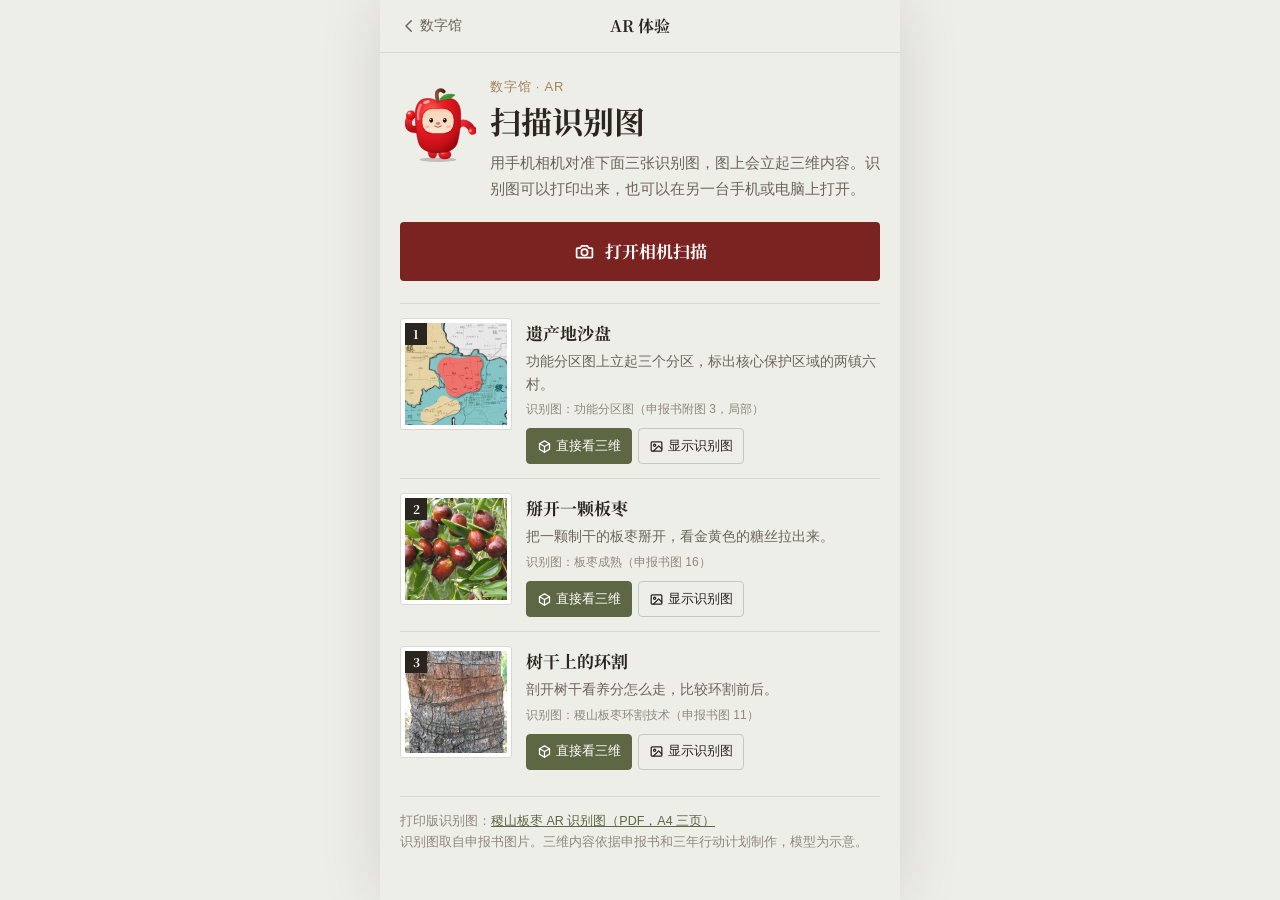
==== ar.html @ 462b6831 "加入 AR 体验：遗产地沙盘、掰开一颗板枣、树干上的环割 - ar.html：相机扫描三张申报书图片（MindAR 图像识别），不开相机也可直接看三维 - 展厅导览、序厅、第三展厅、第六展厅加入 AR" ====
<!doctype html>
<html lang="zh-CN">
<head>
<meta charset="utf-8">
<meta name="viewport" content="width=device-width, initial-scale=1, viewport-fit=cover">
<meta name="theme-color" content="#EEEEE9">
<meta name="description" content="山西稷山板枣生产系统数字馆的 AR 体验：扫描申报书中的功能分区图、板枣成熟和环割技术三张图片，图上立起遗产地沙盘、板枣糖丝和树干环割剖面。">
<title>AR 体验 · 稷山板枣数字馆</title>
<link rel="stylesheet" href="ar.css?v=20261119-1">
</head>
<body>
<div id="ar"><noscript><p style="padding:24px">请在浏览器中开启 JavaScript 后访问。</p></noscript></div>
<script src="ar.js?v=20261119-1"></script>
</body>
</html>
---- ar.css ----
/* 稷山板枣数字馆 · AR 体验。颜色与数字馆一致：阴天天光作底，枣林灰绿、黄土、老树皮作辅色，干枣红只用在主要按钮上。 */
@font-face { font-family: 'JSSerif'; src: url('assets/font/title.woff2') format('woff2'); font-weight: 700; font-display: swap; }
:root {
  --bg: #EEEEE9; --paper: #F8F8F4; --ink: #2B251F; --ink2: #6C645B; --ink3: #8F877C; --line: #DAD8CF;
  --leaf: #5E6743; --leaf-soft: #E3E5D8; --loess: #A0855C; --zao: #7A2320; --seal: #A8322A;
  --serif: 'JSSerif', 'Songti SC', 'STSong', 'Noto Serif CJK SC', 'Source Han Serif SC', serif;
  --sans: -apple-system, 'PingFang SC', 'Hiragino Sans GB', 'Noto Sans CJK SC', 'Microsoft YaHei', sans-serif;
  --top: env(safe-area-inset-top, 0px); --bot: env(safe-area-inset-bottom, 0px);
  --gl: max(20px, env(safe-area-inset-left, 0px)); --gr: max(20px, env(safe-area-inset-right, 0px));
  color-scheme: light;
}
* { box-sizing: border-box; }
[hidden] { display: none !important; }
html { -webkit-text-size-adjust: 100%; }
body { margin: 0; background: var(--bg); color: var(--ink); font: 15px/1.8 var(--sans); -webkit-tap-highlight-color: transparent; overflow-x: hidden; }
img { max-width: 100%; display: block; }
button { font: inherit; color: inherit; background: none; border: 0; padding: 0; cursor: pointer; text-align: inherit; }
a { color: var(--leaf); }
h1 { font-family: var(--serif); font-weight: 700; margin: 0; line-height: 1.35; text-wrap: balance; }
p { margin: 0; }
:focus-visible { outline: 2px solid var(--leaf); outline-offset: 2px; }
svg { flex: none; }
.pill { display: inline-flex; align-items: center; justify-content: center; gap: 6px; padding: 7px 14px; border-radius: 4px; border: 1px solid #C9C6BB; font-size: 13.5px; line-height: 1.4; background: transparent; min-height: 38px; color: var(--ink); white-space: nowrap; }
.pill svg { width: 15px; height: 15px; }
.pill.solid { background: var(--leaf); border-color: var(--leaf); color: #fff; }
a.pill { text-decoration: none; }
.pill.dark { background: rgba(43, 37, 31, .78); border-color: transparent; color: #fff; }
.url { display: flex; align-items: center; gap: 8px; margin-top: 8px; }
.url code { flex: 1; min-width: 0; font: 12.5px/1.5 ui-monospace, Menlo, Consolas, monospace; word-break: break-all; background: var(--paper); border: 1px solid var(--line); border-radius: 4px; padding: 6px 8px; user-select: all; -webkit-user-select: all; }

/* ---------- 首页 ---------- */
.home { max-width: 520px; margin: 0 auto; min-height: 100vh; background: var(--bg); }
@media (min-width: 560px) { .home { box-shadow: 0 0 60px rgba(30, 28, 20, .12); } }
.bar { position: sticky; top: 0; z-index: 30; display: flex; align-items: center; gap: 8px; padding: calc(var(--top) + 6px) var(--gr) 6px var(--gl);
  background: rgba(238, 238, 233, .92); -webkit-backdrop-filter: blur(10px); backdrop-filter: blur(10px); border-bottom: 1px solid var(--line); }
.bar .back { text-decoration: none; display: flex; align-items: center; gap: 2px; font-size: 14px; color: var(--ink2); min-height: 40px; min-width: 64px; }
.bar .back svg { width: 18px; height: 18px; }
.bar .ttl { flex: 1; min-width: 0; text-align: center; font-family: var(--serif); font-size: 16px; white-space: nowrap; }
.bar .sp { min-width: 64px; }
.wrap { padding-left: var(--gl); padding-right: var(--gr); padding-bottom: calc(28px + var(--bot)); }
.intro { display: flex; gap: 14px; align-items: flex-start; padding-top: 22px; }
.intro .mz { width: 76px; flex: none; margin-top: 4px; }
.intro .mz svg { width: 100%; height: auto; }
.intro .no { font-size: 13px; color: var(--loess); letter-spacing: .06em; }
.intro h1 { font-size: clamp(25px, 7vw, 31px); margin-top: 2px; }
.intro p { margin-top: 8px; font-size: 14.5px; color: var(--ink2); }
.btn-main { margin-top: 20px; width: 100%; display: flex; align-items: center; justify-content: center; gap: 10px; padding: 14px 20px; border-radius: 4px; background: var(--zao); color: #fff; font-family: var(--serif); font-size: 17px; }
.btn-main svg { width: 21px; height: 21px; }
.env { margin-top: 12px; padding: 10px 12px; border: 1px solid var(--line); border-radius: 4px; background: var(--paper); font-size: 13px; color: var(--ink2); line-height: 1.65; }
.scs { list-style: none; margin: 22px 0 0; padding: 0; display: grid; gap: 14px; }
.sc { display: grid; grid-template-columns: 112px 1fr; gap: 14px; padding: 14px 0 0; border-top: 1px solid var(--line); }
.sc.hl { background: linear-gradient(var(--leaf-soft), var(--leaf-soft)) no-repeat; }
.sc .th { position: relative; align-self: start; border: 1px solid var(--line); background: #fff; padding: 4px; border-radius: 3px; }
.sc .th img { width: 100%; aspect-ratio: 1; object-fit: cover; }
.sc .th .n { position: absolute; left: 4px; top: 4px; min-width: 22px; height: 22px; display: grid; place-items: center; background: var(--ink); color: #fff; font: 700 12px/1 var(--serif); }
.sc .tx { min-width: 0; }
.sc .tx b { font-family: var(--serif); font-size: 17px; font-weight: 700; }
.sc .tx p { font-size: 13.5px; color: var(--ink2); margin-top: 2px; line-height: 1.7; }
.sc .tx small { display: block; font-size: 12px; color: var(--ink3); margin-top: 4px; line-height: 1.5; }
.sc .acts { display: flex; flex-wrap: wrap; gap: 6px; margin-top: 10px; }
.sc .acts .pill { padding: 5px 10px; font-size: 13px; min-height: 36px; gap: 4px; }
.foot { margin-top: 26px; padding-top: 14px; border-top: 1px solid var(--line); font-size: 12.5px; color: var(--ink3); line-height: 1.75; }

/* ---------- 识别图全屏 ---------- */
.cards { position: fixed; inset: 0; z-index: 60; background: #fff; display: flex; flex-direction: column; align-items: center; padding: calc(var(--top) + 6px) var(--gr) calc(16px + var(--bot)) var(--gl); overflow: auto; }
.cbar { width: 100%; max-width: 760px; display: flex; align-items: center; gap: 8px; font-size: 14px; color: var(--ink2); }
.cbar span:not(.sp) { flex: 1; text-align: center; }
.cbar .sp { width: 40px; }
.x { width: 40px; height: 40px; display: grid; place-items: center; border-radius: 50%; color: var(--ink); }
.x svg { width: 20px; height: 20px; }
.cards figure { margin: 10px 0 0; width: 100%; max-width: 760px; flex: 1; display: flex; flex-direction: column; justify-content: center; min-height: 0; }
.cards figure img { max-height: 68vh; width: auto; margin: 0 auto; object-fit: contain; }
.cards figcaption { text-align: center; font-size: 13px; color: var(--ink2); margin-top: 10px; }
.cards figcaption b { display: block; font-family: var(--serif); font-size: 17px; color: var(--ink); }
.cards .tip { max-width: 460px; text-align: center; font-size: 12.5px; color: var(--ink3); margin-top: 6px; }
.cnav { display: flex; gap: 10px; margin-top: 12px; }

/* ---------- 舞台 ---------- */
.stage { position: fixed; inset: 0; z-index: 50; overflow: hidden; isolation: isolate; user-select: none; -webkit-user-select: none;
  background: radial-gradient(120% 75% at 50% 32%, #F5F4EF 0%, #E6E4DB 62%, #D8D5CA 100%); }
.stage.ar { background: #11100d; }
.stage .cam { position: absolute; inset: 0; overflow: hidden; z-index: 0; }
.stage .cam video { position: absolute; object-fit: cover; }
.stage .gl { position: absolute; inset: 0; z-index: 1; }
.stage .gl canvas { display: block; touch-action: none; }
.stage .lbl { position: absolute; inset: 0; z-index: 2; pointer-events: none; overflow: hidden; }
.stage .hud { position: absolute; inset: 0; z-index: 3; pointer-events: none; }
.hud > * { pointer-events: auto; }
.hud .top { position: absolute; left: 0; right: 0; top: 0; display: flex; align-items: center; gap: 8px; padding: calc(var(--top) + 8px) var(--gr) 6px max(12px, env(safe-area-inset-left, 0px)); pointer-events: none; }
.hud .top > * { pointer-events: auto; }
.hud .top .x { background: rgba(248, 248, 244, .9); box-shadow: 0 1px 6px rgba(30, 25, 15, .15); }
.hud .top .ttl { flex: 1; min-width: 0; text-align: center; font-family: var(--serif); font-size: 16px; white-space: nowrap; overflow: hidden; text-overflow: ellipsis; pointer-events: none; }
.stage.ar .hud .top .ttl { color: #fff; text-shadow: 0 1px 4px rgba(0, 0, 0, .6); }
.hud .top .pill.dark { min-height: 36px; padding: 6px 12px; }
.hud .tabs { position: absolute; left: 50%; transform: translateX(-50%); top: calc(var(--top) + 56px); display: flex; width: max-content; background: rgba(248, 248, 244, .9); border: 1px solid var(--line); border-radius: 4px; overflow: hidden; }
.hud .tabs button { padding: 5px 16px; font-size: 13px; color: var(--ink2); white-space: nowrap; }
.hud .tabs button + button { border-left: 1px solid var(--line); }
.hud .tabs button[aria-selected="true"] { background: var(--ink); color: #fff; }
.hud .hint { position: absolute; left: 0; right: 0; top: calc(var(--top) + 96px); text-align: center; font-size: 12px; color: var(--ink2); pointer-events: none; }

/* 扫描框 */
.hud .scan { position: absolute; inset: 0; display: flex; flex-direction: column; align-items: center; justify-content: center; gap: 14px; pointer-events: none; padding-bottom: 6vh; }
.scan .frame { position: relative; width: min(72vw, 340px); aspect-ratio: 4 / 3; }
.scan .frame i { position: absolute; width: 34px; height: 34px; border: 3px solid rgba(255, 255, 255, .92); animation: breathe 1.8s ease-in-out infinite; }
.scan .frame i:nth-child(1) { left: 0; top: 0; border-right: 0; border-bottom: 0; }
.scan .frame i:nth-child(2) { right: 0; top: 0; border-left: 0; border-bottom: 0; }
.scan .frame i:nth-child(3) { left: 0; bottom: 0; border-right: 0; border-top: 0; }
.scan .frame i:nth-child(4) { right: 0; bottom: 0; border-left: 0; border-top: 0; }
@keyframes breathe { 50% { opacity: .45; transform: scale(.94); } }
.scan p { color: #fff; font-size: 15px; text-shadow: 0 1px 4px rgba(0, 0, 0, .7); }
.scan .thumbs { display: flex; gap: 8px; }
.scan .thumbs img { width: 52px; height: 52px; object-fit: cover; border: 2px solid rgba(255, 255, 255, .9); border-radius: 3px; }

/* 提示与错误 */
.hud .msg { position: absolute; inset: 0; display: grid; place-items: center; padding: 20px; background: rgba(17, 16, 13, .25); }
.stage:not(.ar) .hud .msg { background: transparent; }
.msg .box { width: min(100%, 380px); background: var(--paper); border-radius: 6px; padding: 18px; box-shadow: 0 6px 30px rgba(0, 0, 0, .25); font-size: 14px; color: var(--ink2); text-align: left; }
.msg .box > b { display: block; font-family: var(--serif); font-size: 17px; color: var(--ink); margin-bottom: 4px; }
.msg .box > p.sub { margin-top: 14px; font-size: 13px; }
.msg .mb { display: flex; flex-wrap: wrap; gap: 8px; margin-top: 10px; }
.msg .spin { width: 28px; height: 28px; margin: 4px auto 10px; border: 3px solid var(--line); border-top-color: var(--leaf); border-radius: 50%; animation: spin .9s linear infinite; }
.msg .box:has(.spin) { text-align: center; }
@keyframes spin { to { transform: rotate(360deg); } }

/* 底部说明卡、详情 */
.hud .card, .hud .sheet { position: absolute; left: 50%; transform: translateX(-50%); bottom: 0; width: 100%; max-width: 520px;
  background: rgba(248, 248, 244, .97); border-top: 1px solid var(--line); border-radius: 12px 12px 0 0; box-shadow: 0 -4px 24px rgba(30, 25, 15, .14);
  padding: 14px var(--gr) calc(14px + var(--bot)) var(--gl); font-size: 14px; line-height: 1.75; }
.hud .sheet { max-height: 62vh; overflow: auto; overscroll-behavior: contain; }
@media (min-width: 760px) and (min-height: 480px) and (min-aspect-ratio: 1/1) {
  .hud .card, .hud .sheet { left: 16px; transform: none; bottom: 16px; width: 360px; border: 1px solid var(--line); border-radius: 8px; padding: 14px 18px; }
}
.card .ch { display: flex; align-items: baseline; justify-content: space-between; gap: 10px; flex-wrap: wrap; }
.card .ch b { font-family: var(--serif); font-size: 18px; }
.card .ch span { font-size: 12.5px; color: var(--leaf); }
.card .cl { margin-top: 6px; color: var(--ink); }
.card .cs, .sheet .cs { margin-top: 8px; font-size: 11.5px; color: var(--ink3); line-height: 1.6; }
.card .lg { list-style: none; margin: 8px 0 0; padding: 0; display: grid; gap: 2px; font-size: 13px; color: var(--ink2); }
.card .lg li { display: flex; align-items: center; gap: 8px; }
.card .lg i { width: 14px; height: 10px; border: 1px solid rgba(43, 37, 31, .35); flex: none; }
.card .st { display: grid; grid-template-columns: repeat(3, 1fr); margin-top: 10px; border-top: 1px solid var(--line); border-bottom: 1px solid var(--line); }
.card .st div { padding: 8px 4px; text-align: center; }
.card .st div + div { border-left: 1px solid var(--line); }
.card .st b { display: block; font-family: var(--serif); font-size: 19px; color: var(--zao); line-height: 1.3; }
.card .st span { font-size: 11.5px; color: var(--ink2); }
.card .ca { margin-top: 10px; display: flex; gap: 8px; }
.card .ca .pill.solid { min-width: 96px; }
.card .seg { display: grid; grid-template-columns: 1fr 1fr; margin-top: 10px; border: 1px solid var(--ink); border-radius: 4px; overflow: hidden; }
.card .seg button { padding: 7px 0; text-align: center; font-size: 14px; }
.card .seg button[aria-selected="true"] { background: var(--ink); color: #fff; }
.sheet .sh-h { display: flex; align-items: flex-start; gap: 8px; }
.sheet .sh-h > div { flex: 1; min-width: 0; }
.sheet .sh-h b { display: block; font-family: var(--serif); font-size: 20px; line-height: 1.35; }
.sheet .sh-h span { font-size: 12.5px; color: var(--ink3); }
.sheet .sh-h .x { margin: -6px -8px 0 0; }
.sheet .sh-b { margin-top: 8px; }
.sheet .tx { margin-top: 8px; }
.sheet .nt { margin: 6px 0 0; padding-left: 1.2em; }
.sheet .nt li { margin-top: 2px; }
.rec { width: 100%; border-collapse: collapse; font-size: 13.5px; }
.rec th, .rec td { border-top: 1px solid var(--line); padding: 7px 0; vertical-align: top; text-align: left; font-weight: 400; }
.rec th { width: 5.4em; color: var(--ink2); padding-right: 10px; font-weight: 600; }
.rec tr:last-child th, .rec tr:last-child td { border-bottom: 1px solid var(--line); }

/* 板啾啾说话 */
.hud .say { position: absolute; left: 50%; transform: translateX(-50%); width: min(100% - 24px, 496px); bottom: calc(var(--bot) + 48vh); display: flex; align-items: flex-end; gap: 8px; }
@media (min-width: 760px) and (min-height: 480px) and (min-aspect-ratio: 1/1) { .hud .say { left: 16px; transform: none; width: 360px; bottom: 40vh; } }
.say .mz { width: 52px; flex: none; }
.say .mz svg { width: 100%; height: auto; }
.say .bub { flex: 1; background: #fff; border: 1px solid var(--line); border-radius: 10px 10px 10px 2px; padding: 9px 12px; font-size: 13.5px; line-height: 1.7; box-shadow: 0 2px 10px rgba(30, 25, 15, .12); }

/* 跟着三维点走的标签 */
.lb { position: absolute; left: 0; top: 0; padding: 1px 7px; font: 600 13px/1.5 var(--sans); color: var(--ink); background: rgba(248, 248, 244, .95); border: 1px solid rgba(43, 37, 31, .28);
  border-radius: 3px; white-space: nowrap; box-shadow: 0 1px 4px rgba(30, 25, 15, .18); will-change: transform; visibility: hidden; }
button.lb { pointer-events: auto; cursor: pointer; min-height: 26px; }
button.lb::after { content: ''; position: absolute; inset: -9px -6px; }
.lb.vil.on { background: var(--seal); border-color: var(--seal); color: #fff; }
.lb.town { font: 700 16px/1.45 var(--serif); padding: 2px 9px; background: rgba(43, 37, 31, .8); border-color: transparent; color: #fff; }
.lb.gold { background: #FFF6DF; border-color: #DDA43A; color: #6A4A10; }
.lb.blue { background: #EAF3FA; border-color: #4F9FD8; color: #1D4D73; }
.lb.gold b, .lb.blue b { display: block; font-size: 13px; }
.lb.gold, .lb.blue { font-weight: 400; font-size: 12px; line-height: 1.45; padding: 3px 7px; }
.lb.cut { background: #2B1A10; border-color: #2B1A10; color: #fff; }
.lb.plain { font-weight: 400; font-size: 12px; color: var(--ink2); }
.leaders { position: absolute; inset: 0; width: 100%; height: 100%; overflow: visible; }
.leaders line { stroke: rgba(43, 37, 31, .55); stroke-width: 1; visibility: hidden; }
.stage.ar .leaders line { stroke: rgba(255, 255, 255, .85); }

@media (prefers-reduced-motion: reduce) { .scan .frame i, .msg .spin { animation: none; } }
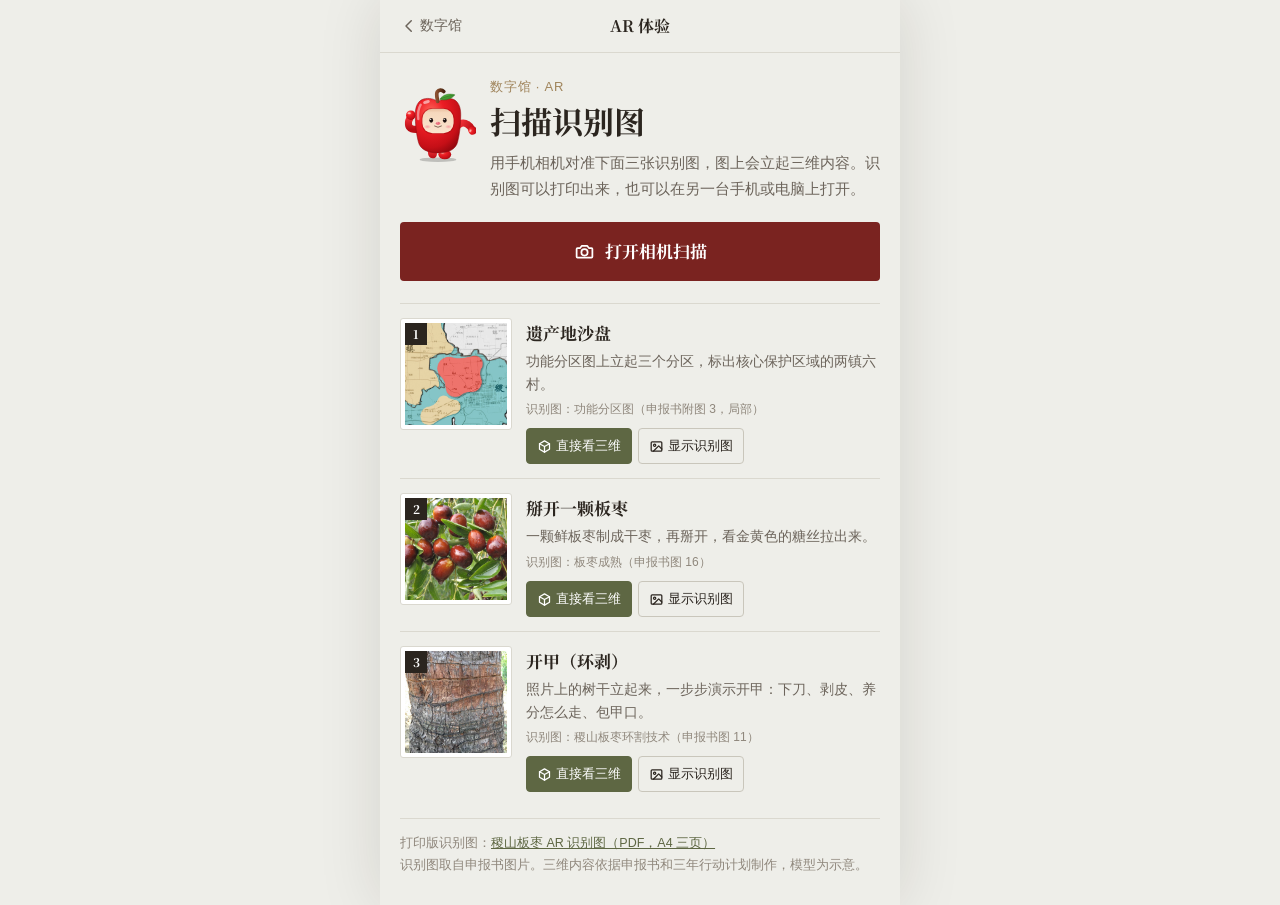
==== commit a9ebd80c: "AR：开甲七步演示与板枣「鲜枣—制干—掰开」 - 环割场景改为开甲七步：照片树干立体化，下刀、剥皮露出甲口、养分流、涂药包纸、逐年上推，每步配申报书附件《四季歌》原句 - 板枣场景：鲜枣制干起皱变深，" ====
--- a/ar.html
+++ b/ar.html
@@ -4,12 +4,12 @@
 <meta charset="utf-8">
 <meta name="viewport" content="width=device-width, initial-scale=1, viewport-fit=cover">
 <meta name="theme-color" content="#EEEEE9">
-<meta name="description" content="山西稷山板枣生产系统数字馆的 AR 体验：扫描申报书中的功能分区图、板枣成熟和环割技术三张图片，图上立起遗产地沙盘、板枣糖丝和树干环割剖面。">
+<meta name="description" content="山西稷山板枣生产系统数字馆的 AR 体验：扫描申报书中的功能分区图、板枣成熟和环割技术三张图片，图上立起遗产地沙盘、板枣糖丝和开甲七步演示。">
 <title>AR 体验 · 稷山板枣数字馆</title>
-<link rel="stylesheet" href="ar.css?v=20261119-1">
+<link rel="stylesheet" href="ar.css?v=20261119-3">
 </head>
 <body>
 <div id="ar"><noscript><p style="padding:24px">请在浏览器中开启 JavaScript 后访问。</p></noscript></div>
-<script src="ar.js?v=20261119-1"></script>
+<script src="ar.js?v=20261119-3"></script>
 </body>
 </html>
--- a/ar.css
+++ b/ar.css
@@ -127,6 +127,7 @@
   background: rgba(248, 248, 244, .97); border-top: 1px solid var(--line); border-radius: 12px 12px 0 0; box-shadow: 0 -4px 24px rgba(30, 25, 15, .14);
   padding: 14px var(--gr) calc(14px + var(--bot)) var(--gl); font-size: 14px; line-height: 1.75; }
 .hud .sheet { max-height: 62vh; overflow: auto; overscroll-behavior: contain; }
+.hud .card { max-height: 56vh; overflow: auto; overscroll-behavior: contain; }
 @media (min-width: 760px) and (min-height: 480px) and (min-aspect-ratio: 1/1) {
   .hud .card, .hud .sheet { left: 16px; transform: none; bottom: 16px; width: 360px; border: 1px solid var(--line); border-radius: 8px; padding: 14px 18px; }
 }
@@ -145,6 +146,22 @@
 .card .st span { font-size: 11.5px; color: var(--ink2); }
 .card .ca { margin-top: 10px; display: flex; gap: 8px; }
 .card .ca .pill.solid { min-width: 96px; }
+.card .ca.three { display: grid; grid-template-columns: 1fr 1fr 1.4fr; }
+.card .ca.three .pill { min-width: 0; padding-left: 6px; padding-right: 6px; }
+.card .pill[disabled] { opacity: .35; }
+.card .st div.hi b { color: var(--zao); }
+.card .st div:not(.hi) b { color: var(--ink); }
+.card .sti { margin-top: 4px; font-family: var(--serif); font-size: 16px; color: var(--ink); }
+.card .vs { margin-top: 6px; padding: 6px 10px; border-left: 3px solid var(--loess); background: rgba(160, 133, 92, .1); font-family: var(--serif); font-size: 14.5px; line-height: 1.7; color: var(--ink); }
+.card .vs small { display: block; font-family: var(--sans); font-size: 11px; color: var(--loess); letter-spacing: .05em; }
+.card .dots { display: flex; gap: 5px; margin-top: 8px; }
+.card .dots i { flex: 1; height: 3px; background: var(--line); border-radius: 2px; }
+.card .dots i.on { background: var(--leaf); }
+.card .steps3 { display: flex; align-items: center; gap: 6px; margin-top: 6px; font-size: 13px; color: var(--ink3); }
+.card .steps3 i { flex: 1; height: 1px; background: var(--line); }
+.card .steps3 span { padding: 1px 9px; border: 1px solid var(--line); border-radius: 3px; }
+.card .steps3 span.done { color: var(--leaf); border-color: var(--leaf); }
+.card .steps3 span.on { background: var(--ink); border-color: var(--ink); color: #fff; }
 .card .seg { display: grid; grid-template-columns: 1fr 1fr; margin-top: 10px; border: 1px solid var(--ink); border-radius: 4px; overflow: hidden; }
 .card .seg button { padding: 7px 0; text-align: center; font-size: 14px; }
 .card .seg button[aria-selected="true"] { background: var(--ink); color: #fff; }
